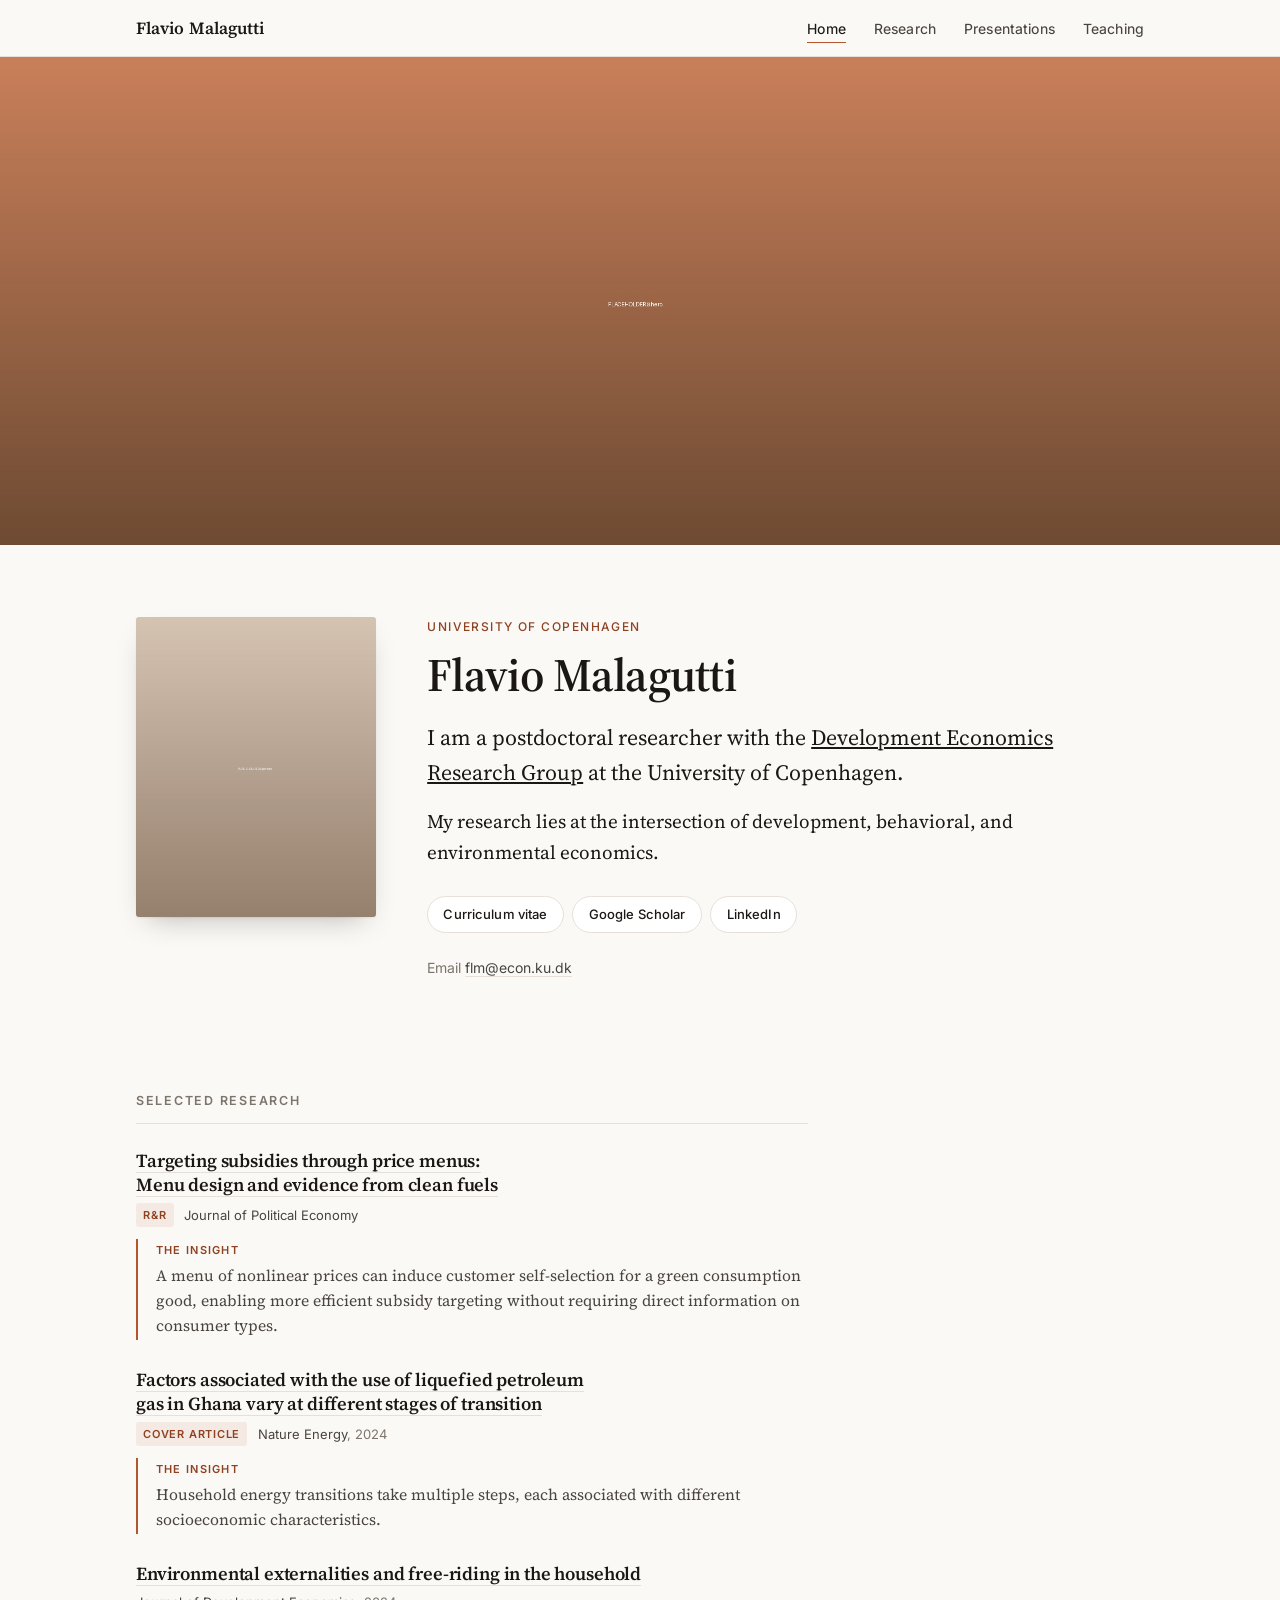
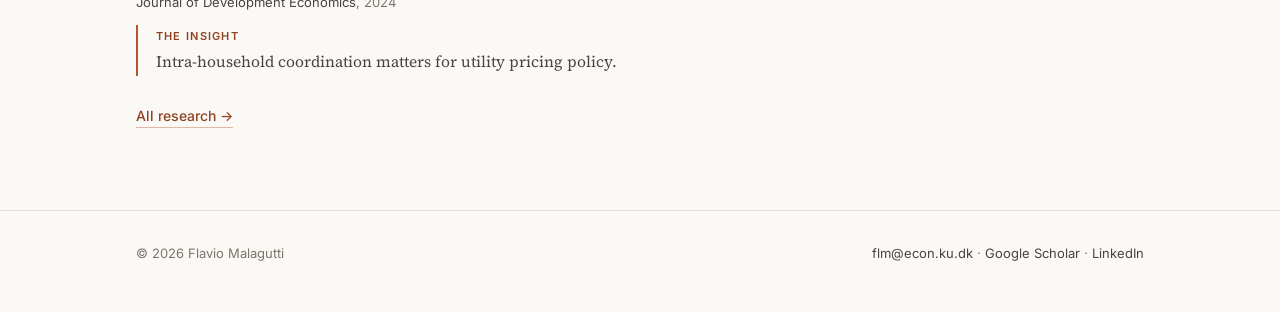
==== index.html @ 30dc8ab6 "Cut invented bio copy, keeping only Flavio's own wording" ====
<!doctype html>
<html lang="en">
<head>
<meta charset="utf-8">
<meta name="viewport" content="width=device-width, initial-scale=1">
<title>Flavio Malagutti</title>
<meta name="description" content="Flavio Malagutti is a postdoctoral researcher in the Development Economics Research Group at the University of Copenhagen, working at the intersection of development, behavioral, and environmental economics.">
<link rel="canonical" href="https://www.flaviomalagutti.com/">
<meta property="og:type" content="website">
<meta property="og:title" content="Flavio Malagutti">
<meta property="og:description" content="Postdoctoral researcher in development, behavioral, and environmental economics at the University of Copenhagen.">
<meta property="og:url" content="https://www.flaviomalagutti.com/">
<meta property="og:image" content="https://www.flaviomalagutti.com/assets/hero.jpg">
<meta name="twitter:card" content="summary_large_image">
<link rel="preconnect" href="https://fonts.googleapis.com">
<link rel="preconnect" href="https://fonts.gstatic.com" crossorigin>
<link href="https://fonts.googleapis.com/css2?family=Inter:wght@400;500;600&family=Source+Serif+4:ital,opsz,wght@0,8..60,400;0,8..60,600;1,8..60,400&display=swap" rel="stylesheet">
<link rel="stylesheet" href="assets/site.css">
</head>
<body>
<a class="skip" href="#main">Skip to content</a>

<header class="site-head">
  <div class="site-head__inner">
    <a class="brand" href="/">Flavio Malagutti</a>
    <nav class="nav" aria-label="Primary">
      <a href="/" aria-current="page">Home</a>
      <a href="/research.html">Research</a>
      <a href="/presentations.html">Presentations</a>
      <a href="/teaching.html">Teaching</a>
    </nav>
  </div>
</header>

<div class="hero">
  <div class="hero__media">
    <img src="assets/hero.jpg" alt="A busy roadside market street with cattle, shops, and a parked car in central Ghana." width="2400" height="914" fetchpriority="high">
  </div>
</div>

<main id="main">

  <section class="intro">
    <div class="wrap intro__grid">
      <img class="portrait" src="assets/portrait.jpg" alt="Portrait of Flavio Malagutti." width="533" height="658">
      <div>
        <p class="eyebrow">University of Copenhagen</p>
        <h1>Flavio Malagutti</h1>
        <p class="lede">I am a postdoctoral researcher with the <a href="https://www.econ.ku.dk/derg/about-derg/">Development Economics Research Group</a> at the University of Copenhagen.</p>
        <p>My research lies at the intersection of development, behavioral, and environmental economics.</p>

        <ul class="linkrow">
          <li><a href="assets/Malagutti_CV.pdf">Curriculum vitae</a></li>
          <li><a href="https://scholar.google.com/citations?user=5OOvC4cAAAAJ&hl=en">Google Scholar</a></li>
          <li><a href="https://www.linkedin.com/in/fmalagutti">LinkedIn</a></li>
        </ul>

        <p class="contact">Email <a href="mailto:flm@econ.ku.dk">flm@econ.ku.dk</a></p>
      </div>
    </div>
  </section>

  <section class="section wrap">
    <div class="col">
      <h2>Selected research</h2>
      <div class="selected">

        <article class="entry">
          <h3 class="entry__title"><a href="https://www.dropbox.com/scl/fi/wpsyr2kpyf7yoe9mqafoe/Techiman_Screening.pdf?rlkey=atdud24y9zed09we21a8zvb75&amp;dl=0">Targeting subsidies through price menus: Menu design and evidence from clean fuels</a></h3>
          <p class="entry__meta"><span class="tag">R&amp;R</span> <em>Journal of Political Economy</em></p>
          <div class="insight">
            <span class="insight__label">The insight</span>
            <p class="insight__text">A menu of nonlinear prices can induce customer self-selection for a green consumption good, enabling more efficient subsidy targeting without requiring direct information on consumer types.</p>
          </div>
        </article>

        <article class="entry">
          <h3 class="entry__title"><a href="https://www.nature.com/articles/s41560-024-01462-5">Factors associated with the use of liquefied petroleum gas in Ghana vary at different stages of transition</a></h3>
          <p class="entry__meta"><span class="tag">Cover article</span> <em>Nature Energy</em>, 2024</p>
          <div class="insight">
            <span class="insight__label">The insight</span>
            <p class="insight__text">Household energy transitions take multiple steps, each associated with different socioeconomic characteristics.</p>
          </div>
        </article>

        <article class="entry">
          <h3 class="entry__title"><a href="https://www.sciencedirect.com/science/article/pii/S0304387824000439">Environmental externalities and free-riding in the household</a></h3>
          <p class="entry__meta"><em>Journal of Development Economics</em>, 2024</p>
          <div class="insight">
            <span class="insight__label">The insight</span>
            <p class="insight__text">Intra-household coordination matters for utility pricing policy.</p>
          </div>
        </article>

      </div>
      <a class="more-link" href="/research.html">All research &rarr;</a>
    </div>
  </section>

</main>

<footer class="site-foot">
  <div class="site-foot__inner">
    <span>&copy; 2026 Flavio Malagutti</span>
    <span><a href="mailto:flm@econ.ku.dk">flm@econ.ku.dk</a> &middot; <a href="https://scholar.google.com/citations?user=5OOvC4cAAAAJ&amp;hl=en">Google Scholar</a> &middot; <a href="https://www.linkedin.com/in/fmalagutti">LinkedIn</a></span>
  </div>
</footer>

</body>
</html>
---- assets/site.css ----
/* ============================================================
   flaviomalagutti.com — site styles
   Single stylesheet, no build step.
   ============================================================ */

/* ---- Tokens ------------------------------------------------ */
:root {
  --paper:      #FBF9F6;
  --surface:    #FFFFFF;
  --ink:        #1A1714;
  --ink-2:      #4A443E;
  --ink-3:      #7C756C;
  --rule:       #E6E0D8;
  --rule-soft:  #F0EBE4;
  --accent:     #B4552D;
  --accent-ink: #8E4222;
  --accent-bg:  #F5EAE3;

  --serif: "Source Serif 4", "Iowan Old Style", Georgia, "Times New Roman", serif;
  --sans:  "Inter", -apple-system, BlinkMacSystemFont, "Segoe UI", Helvetica, Arial, sans-serif;

  --measure: 42rem;   /* reading column */
  --wide:    68rem;   /* page frame     */
  --pad:     clamp(1.25rem, 5vw, 2.5rem);
}

@media (prefers-color-scheme: dark) {
  :root {
    --paper:      #141210;
    --surface:    #1C1917;
    --ink:        #EDE8E2;
    --ink-2:      #BDB5AB;
    --ink-3:      #8C8479;
    --rule:       #302B26;
    --rule-soft:  #241F1B;
    --accent:     #E08A5E;
    --accent-ink: #EFA57C;
    --accent-bg:  #271D17;
  }
}

/* ---- Reset ------------------------------------------------- */
*, *::before, *::after { box-sizing: border-box; }
html { -webkit-text-size-adjust: 100%; scroll-behavior: smooth; }
body {
  margin: 0;
  background: var(--paper);
  color: var(--ink);
  font-family: var(--serif);
  font-size: clamp(1.0625rem, 0.35vw + 1rem, 1.1875rem);
  line-height: 1.65;
  font-synthesis-weight: none;
  -webkit-font-smoothing: antialiased;
}
img { max-width: 100%; display: block; }
a { color: inherit; }

/* ---- Layout ------------------------------------------------ */
.wrap  { max-width: var(--wide);    margin-inline: auto; padding-inline: var(--pad); }
.col   { max-width: var(--measure); }
main   { padding-bottom: 5rem; }

/* ---- Skip link --------------------------------------------- */
.skip {
  position: absolute; left: -9999px;
  background: var(--accent); color: #fff;
  padding: .6rem 1rem; border-radius: 0 0 .4rem 0; z-index: 100;
  font-family: var(--sans); font-size: .9rem;
}
.skip:focus { left: 0; top: 0; }

/* ---- Header / nav ------------------------------------------ */
.site-head {
  position: sticky; top: 0; z-index: 50;
  background: color-mix(in srgb, var(--paper) 88%, transparent);
  backdrop-filter: saturate(1.4) blur(10px);
  border-bottom: 1px solid var(--rule);
}
.site-head__inner {
  max-width: var(--wide); margin-inline: auto; padding: .85rem var(--pad);
  display: flex; align-items: baseline; gap: 1.5rem;
  flex-wrap: wrap;
}
.brand {
  font-family: var(--serif); font-weight: 600; font-size: 1.0625rem;
  letter-spacing: .005em; text-decoration: none; color: var(--ink);
  margin-right: auto; white-space: nowrap;
}
.brand:hover { color: var(--accent); }

.nav { display: flex; gap: clamp(.9rem, 2.5vw, 1.75rem); flex-wrap: wrap; }
.nav a {
  font-family: var(--sans); font-size: .875rem; font-weight: 450;
  letter-spacing: .01em; color: var(--ink-2); text-decoration: none;
  padding-bottom: 2px; border-bottom: 1.5px solid transparent;
}
.nav a:hover { color: var(--ink); border-bottom-color: var(--rule); }
.nav a[aria-current="page"] { color: var(--ink); border-bottom-color: var(--accent); }

/* ---- Hero -------------------------------------------------- */
.hero { position: relative; background: var(--rule-soft); }
.hero__media {
  position: relative;
  width: 100%;
  aspect-ratio: 21 / 8;
  min-height: 260px;
  max-height: 62vh;
  overflow: hidden;
  /* Fallback wash while the photo loads (or if it is missing) */
  background:
    linear-gradient(160deg, #C9805A 0%, #A65B37 45%, #6E4B33 100%);
}
.hero__media img { width: 100%; height: 100%; object-fit: cover; }
@media (max-width: 640px) { .hero__media { aspect-ratio: 4 / 3; } }

/* ---- Intro block ------------------------------------------- */
.intro { padding: clamp(2.5rem, 6vw, 4.5rem) 0 clamp(2rem, 5vw, 3.5rem); }
.intro__grid {
  display: grid; gap: clamp(1.75rem, 4vw, 3.25rem);
  grid-template-columns: minmax(0, 15rem) minmax(0, 1fr);
  align-items: start;
}
@media (max-width: 780px) {
  .intro__grid { grid-template-columns: 1fr; }
  .portrait { max-width: 13rem; }
}
.portrait {
  border-radius: 3px;
  background: var(--rule-soft);
  /* height:auto is required so aspect-ratio wins over the HTML height attribute */
  aspect-ratio: 4 / 5; object-fit: cover; width: 100%; height: auto;
  box-shadow: 0 1px 2px rgba(0,0,0,.06), 0 12px 28px -12px rgba(0,0,0,.28);
}

.eyebrow {
  font-family: var(--sans); font-size: .75rem; font-weight: 500;
  letter-spacing: .12em; text-transform: uppercase; color: var(--accent-ink);
  margin: 0 0 .85rem;
}
h1 {
  font-family: var(--serif); font-weight: 600;
  font-size: clamp(2rem, 4.5vw, 2.9rem); line-height: 1.12;
  letter-spacing: -.015em; margin: 0 0 1.1rem;
}
.lede { font-size: 1.15em; line-height: 1.6; color: var(--ink); margin: 0 0 1rem; }
.intro p { max-width: var(--measure); }
.intro p + p { margin-top: 1rem; }

/* ---- Link row ---------------------------------------------- */
.linkrow { display: flex; flex-wrap: wrap; gap: .55rem; margin: 1.75rem 0 0; padding: 0; list-style: none; }
.linkrow a {
  display: inline-block;
  font-family: var(--sans); font-size: .8125rem; font-weight: 500; letter-spacing: .01em;
  text-decoration: none; color: var(--ink);
  border: 1px solid var(--rule); border-radius: 999px;
  padding: .42rem .95rem; background: var(--surface);
  transition: border-color .15s, color .15s, background .15s;
}
.linkrow a:hover { border-color: var(--accent); color: var(--accent-ink); background: var(--accent-bg); }

.contact {
  font-family: var(--sans); font-size: .875rem; color: var(--ink-3);
  margin: 1.4rem 0 0;
}
.contact a { color: var(--ink-2); text-decoration-color: var(--rule); text-underline-offset: 3px; }
.contact a:hover { color: var(--accent-ink); }

/* ---- Section headings -------------------------------------- */
.section { padding-top: clamp(2.25rem, 5vw, 3.5rem); }
.section + .section { padding-top: clamp(2.75rem, 6vw, 4.25rem); }
h2 {
  font-family: var(--sans); font-size: .78rem; font-weight: 600;
  letter-spacing: .14em; text-transform: uppercase; color: var(--ink-3);
  margin: 0 0 1.6rem; padding-bottom: .7rem;
  border-bottom: 1px solid var(--rule);
}
.page-title {
  font-family: var(--serif); font-weight: 600;
  font-size: clamp(1.9rem, 4vw, 2.5rem); line-height: 1.15; letter-spacing: -.015em;
  margin: clamp(2.5rem, 6vw, 4rem) 0 .5rem;
}
.page-intro { color: var(--ink-2); max-width: var(--measure); margin: 0 0 .5rem; }

/* ---- Entry (paper / talk / course) -------------------------- */
.entries { display: grid; gap: clamp(2rem, 4vw, 2.75rem); }
.entry { max-width: var(--measure); }
.entry__title {
  font-family: var(--serif); font-weight: 600;
  font-size: 1.28rem; line-height: 1.3; letter-spacing: -.008em;
  margin: 0 0 .4rem; text-wrap: balance;
}
.entry__title a { text-decoration: none; background-image: linear-gradient(var(--rule), var(--rule)); background-size: 100% 1px; background-repeat: no-repeat; background-position: 0 100%; }
.entry__title a:hover { color: var(--accent-ink); background-image: linear-gradient(var(--accent), var(--accent)); }
.entry__authors {
  font-family: var(--sans); font-size: .875rem; line-height: 1.5;
  color: var(--ink-2); margin: 0 0 .35rem;
}
.entry__meta {
  font-family: var(--sans); font-size: .8125rem; color: var(--ink-3);
  margin: 0 0 .75rem;
}
.entry__meta em { font-style: normal; color: var(--ink-2); }

.tag {
  display: inline-block; font-family: var(--sans);
  font-size: .6875rem; font-weight: 600; letter-spacing: .07em; text-transform: uppercase;
  color: var(--accent-ink); background: var(--accent-bg);
  border-radius: 3px; padding: .18rem .45rem; margin-right: .4rem;
  vertical-align: 1px;
}
.tag--quiet { color: var(--ink-3); background: var(--rule-soft); }

.entry__links { display: flex; flex-wrap: wrap; gap: .4rem 1rem; margin: 0 0 .9rem; padding: 0; list-style: none; }
.entry__links a {
  font-family: var(--sans); font-size: .8125rem; font-weight: 500;
  color: var(--accent-ink); text-decoration: none;
  border-bottom: 1px solid color-mix(in srgb, var(--accent) 35%, transparent);
  padding-bottom: 1px;
}
.entry__links a:hover { border-bottom-color: var(--accent); }
.entry__links a::after { content: " ↗"; font-size: .75em; opacity: .55; }

/* The signature "insight" device */
.insight {
  margin: 0; padding: .1rem 0 .1rem 1.1rem;
  border-left: 2px solid var(--accent);
}
.insight__label {
  display: block; font-family: var(--sans);
  font-size: .6875rem; font-weight: 600; letter-spacing: .12em; text-transform: uppercase;
  color: var(--accent-ink); margin-bottom: .25rem;
}
.insight__text {
  font-family: var(--serif); font-size: .98rem; line-height: 1.6;
  color: var(--ink-2); margin: 0;
}

/* ---- Selected work on home --------------------------------- */
.selected { display: grid; gap: 1.75rem; }
.selected .entry__title { font-size: 1.15rem; }
.more-link {
  display: inline-block; margin-top: 1.75rem;
  font-family: var(--sans); font-size: .875rem; font-weight: 500;
  color: var(--accent-ink); text-decoration: none;
  border-bottom: 1px solid color-mix(in srgb, var(--accent) 40%, transparent);
}
.more-link:hover { border-bottom-color: var(--accent); }

/* ---- Teaching ---------------------------------------------- */
.course { max-width: var(--measure); }
.course__title { font-family: var(--serif); font-weight: 600; font-size: 1.35rem; margin: 0 0 .4rem; }
.stat {
  display: flex; align-items: baseline; gap: .6rem;
  margin: 1.5rem 0 1rem; padding: .9rem 1.1rem;
  background: var(--surface); border: 1px solid var(--rule); border-radius: 4px;
}
.stat__num { font-family: var(--serif); font-weight: 600; font-size: 1.6rem; color: var(--accent-ink); line-height: 1; }
.stat__label { font-family: var(--sans); font-size: .8125rem; color: var(--ink-3); }

.quotes { display: grid; gap: 1.25rem; margin: 0; padding: 0; }
.quote {
  margin: 0; padding: 0 0 0 1.1rem; border-left: 2px solid var(--rule);
  font-size: .98rem; line-height: 1.6; color: var(--ink-2);
}
.quote p { margin: 0; }

/* ---- Footer ------------------------------------------------ */
.site-foot {
  border-top: 1px solid var(--rule);
  padding: 2rem 0 3rem;
  font-family: var(--sans); font-size: .8125rem; color: var(--ink-3);
}
.site-foot__inner {
  max-width: var(--wide); margin-inline: auto; padding-inline: var(--pad);
  display: flex; flex-wrap: wrap; gap: .75rem 1.5rem; justify-content: space-between;
}
.site-foot a { color: var(--ink-2); text-decoration: none; }
.site-foot a:hover { color: var(--accent-ink); }

/* ---- Focus & motion ---------------------------------------- */
:focus-visible { outline: 2px solid var(--accent); outline-offset: 3px; border-radius: 2px; }
@media (prefers-reduced-motion: reduce) {
  html { scroll-behavior: auto; }
  * { transition-duration: .01ms !important; }
}
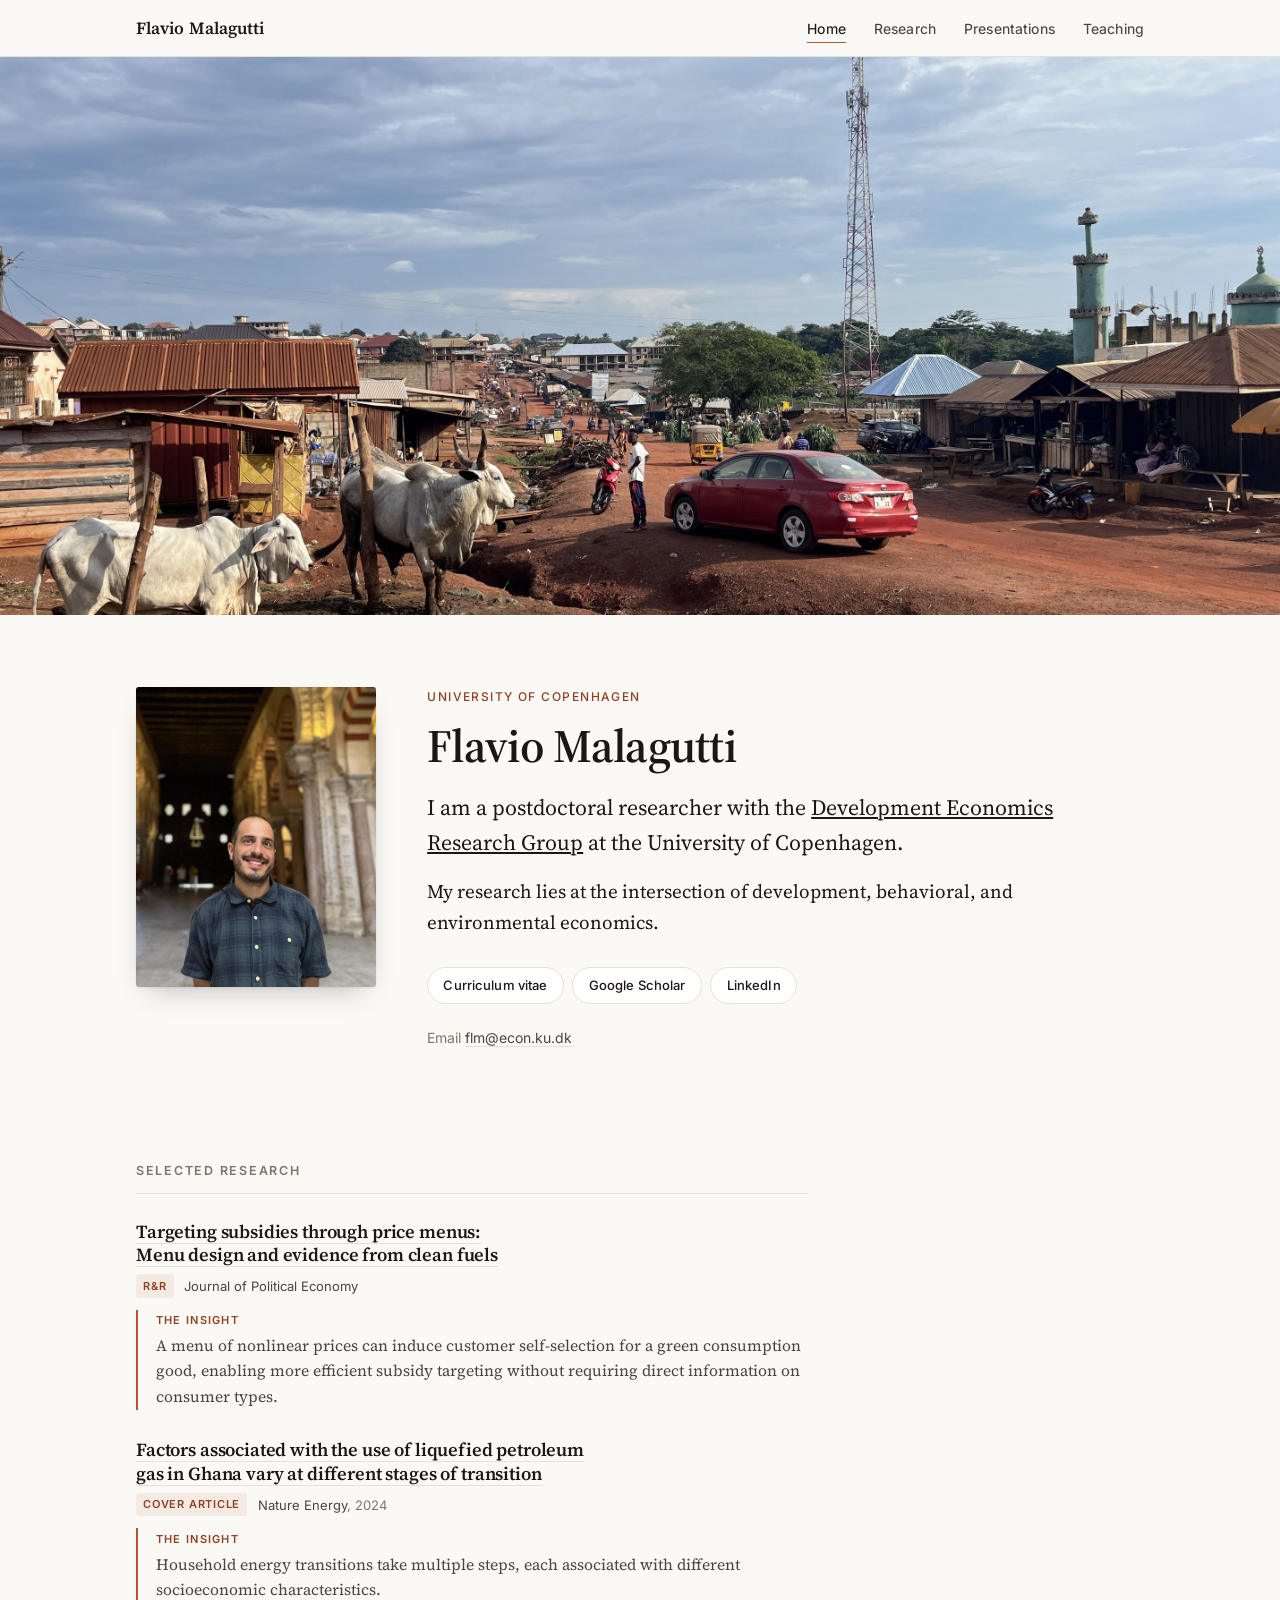
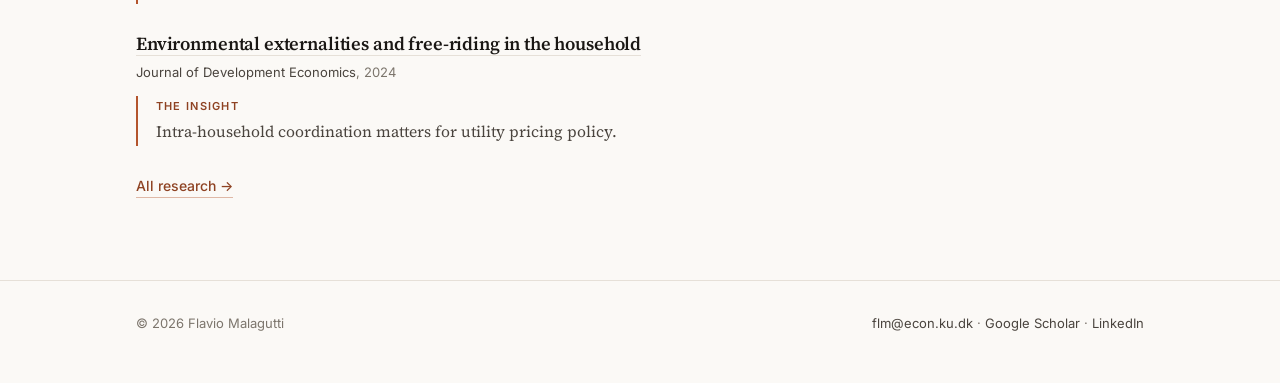
==== commit bc6c7792: "Add real hero and portrait photographs Hero cropped to 2:1 from the original 4032x3024 so the teleco" ====
--- a/index.html
+++ b/index.html
@@ -34,7 +34,7 @@
 
 <div class="hero">
   <div class="hero__media">
-    <img src="assets/hero.jpg" alt="A busy roadside market street with cattle, shops, and a parked car in central Ghana." width="2400" height="914" fetchpriority="high">
+    <img src="assets/hero.jpg" alt="A red-earth road running through a town, with cattle grazing in the foreground, roadside stalls and tin-roofed shops along both sides, a mosque and a telecommunications tower on the horizon." width="2860" height="1430" fetchpriority="high">
   </div>
 </div>
 
@@ -42,7 +42,7 @@
 
   <section class="intro">
     <div class="wrap intro__grid">
-      <img class="portrait" src="assets/portrait.jpg" alt="Portrait of Flavio Malagutti." width="533" height="658">
+      <img class="portrait" src="assets/portrait.jpg" alt="Portrait of Flavio Malagutti." width="1200" height="1500">
       <div>
         <p class="eyebrow">University of Copenhagen</p>
         <h1>Flavio Malagutti</h1>
--- a/assets/site.css
+++ b/assets/site.css
@@ -102,7 +102,7 @@
 .hero__media {
   position: relative;
   width: 100%;
-  aspect-ratio: 21 / 8;
+  aspect-ratio: 2 / 1;    /* matches the crop of hero.jpg */
   min-height: 260px;
   max-height: 62vh;
   overflow: hidden;
@@ -110,8 +110,8 @@
   background:
     linear-gradient(160deg, #C9805A 0%, #A65B37 45%, #6E4B33 100%);
 }
-.hero__media img { width: 100%; height: 100%; object-fit: cover; }
-@media (max-width: 640px) { .hero__media { aspect-ratio: 4 / 3; } }
+.hero__media img { width: 100%; height: 100%; object-fit: cover; object-position: 42% center; }
+@media (max-width: 640px) { .hero__media { aspect-ratio: 5 / 3; } }
 
 /* ---- Intro block ------------------------------------------- */
 .intro { padding: clamp(2.5rem, 6vw, 4.5rem) 0 clamp(2rem, 5vw, 3.5rem); }
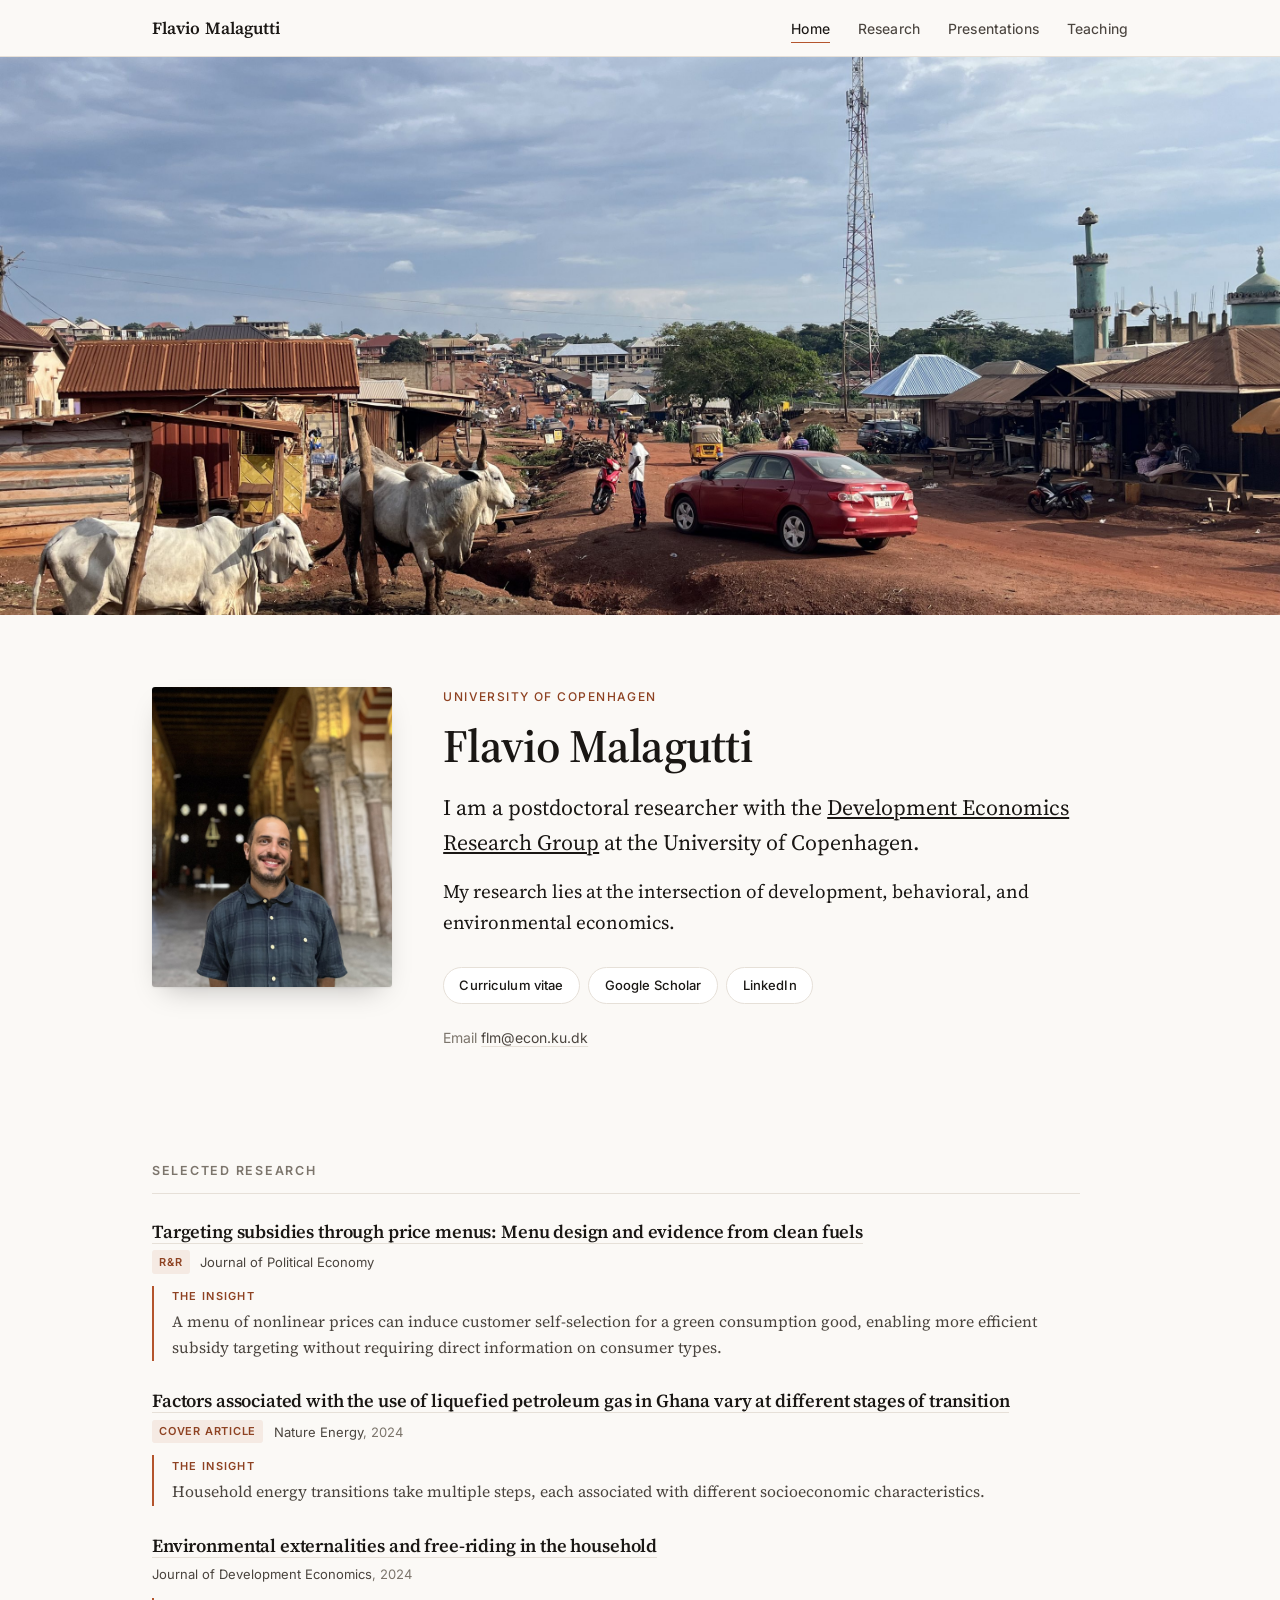
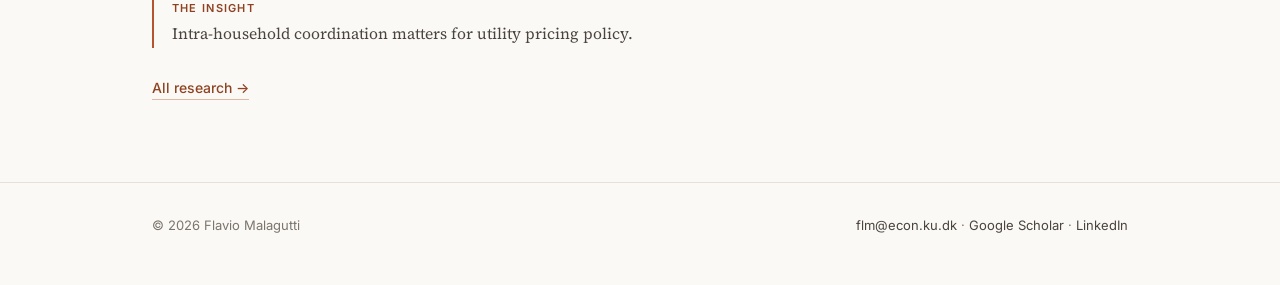
==== commit bce2af30: "Open offsite links in a new tab and widen the reading column External links and the two PDFs now car" ====
--- a/index.html
+++ b/index.html
@@ -46,13 +46,13 @@
       <div>
         <p class="eyebrow">University of Copenhagen</p>
         <h1>Flavio Malagutti</h1>
-        <p class="lede">I am a postdoctoral researcher with the <a href="https://www.econ.ku.dk/derg/about-derg/">Development Economics Research Group</a> at the University of Copenhagen.</p>
+        <p class="lede">I am a postdoctoral researcher with the <a href="https://www.econ.ku.dk/derg/about-derg/" target="_blank" rel="noopener">Development Economics Research Group</a> at the University of Copenhagen.</p>
         <p>My research lies at the intersection of development, behavioral, and environmental economics.</p>
 
         <ul class="linkrow">
-          <li><a href="assets/Malagutti_CV.pdf">Curriculum vitae</a></li>
-          <li><a href="https://scholar.google.com/citations?user=5OOvC4cAAAAJ&hl=en">Google Scholar</a></li>
-          <li><a href="https://www.linkedin.com/in/fmalagutti">LinkedIn</a></li>
+          <li><a href="assets/Malagutti_CV.pdf" target="_blank" rel="noopener">Curriculum vitae</a></li>
+          <li><a href="https://scholar.google.com/citations?user=5OOvC4cAAAAJ&hl=en" target="_blank" rel="noopener">Google Scholar</a></li>
+          <li><a href="https://www.linkedin.com/in/fmalagutti" target="_blank" rel="noopener">LinkedIn</a></li>
         </ul>
 
         <p class="contact">Email <a href="mailto:flm@econ.ku.dk">flm@econ.ku.dk</a></p>
@@ -66,7 +66,7 @@
       <div class="selected">
 
         <article class="entry">
-          <h3 class="entry__title"><a href="https://www.dropbox.com/scl/fi/wpsyr2kpyf7yoe9mqafoe/Techiman_Screening.pdf?rlkey=atdud24y9zed09we21a8zvb75&amp;dl=0">Targeting subsidies through price menus: Menu design and evidence from clean fuels</a></h3>
+          <h3 class="entry__title"><a href="assets/Techiman_Screening.pdf" target="_blank" rel="noopener">Targeting subsidies through price menus: Menu design and evidence from clean fuels</a></h3>
           <p class="entry__meta"><span class="tag">R&amp;R</span> <em>Journal of Political Economy</em></p>
           <div class="insight">
             <span class="insight__label">The insight</span>
@@ -75,7 +75,7 @@
         </article>
 
         <article class="entry">
-          <h3 class="entry__title"><a href="https://www.nature.com/articles/s41560-024-01462-5">Factors associated with the use of liquefied petroleum gas in Ghana vary at different stages of transition</a></h3>
+          <h3 class="entry__title"><a href="https://www.nature.com/articles/s41560-024-01462-5" target="_blank" rel="noopener">Factors associated with the use of liquefied petroleum gas in Ghana vary at different stages of transition</a></h3>
           <p class="entry__meta"><span class="tag">Cover article</span> <em>Nature Energy</em>, 2024</p>
           <div class="insight">
             <span class="insight__label">The insight</span>
@@ -84,7 +84,7 @@
         </article>
 
         <article class="entry">
-          <h3 class="entry__title"><a href="https://www.sciencedirect.com/science/article/pii/S0304387824000439">Environmental externalities and free-riding in the household</a></h3>
+          <h3 class="entry__title"><a href="https://www.sciencedirect.com/science/article/pii/S0304387824000439" target="_blank" rel="noopener">Environmental externalities and free-riding in the household</a></h3>
           <p class="entry__meta"><em>Journal of Development Economics</em>, 2024</p>
           <div class="insight">
             <span class="insight__label">The insight</span>
@@ -102,7 +102,7 @@
 <footer class="site-foot">
   <div class="site-foot__inner">
     <span>&copy; 2026 Flavio Malagutti</span>
-    <span><a href="mailto:flm@econ.ku.dk">flm@econ.ku.dk</a> &middot; <a href="https://scholar.google.com/citations?user=5OOvC4cAAAAJ&amp;hl=en">Google Scholar</a> &middot; <a href="https://www.linkedin.com/in/fmalagutti">LinkedIn</a></span>
+    <span><a href="mailto:flm@econ.ku.dk">flm@econ.ku.dk</a> &middot; <a href="https://scholar.google.com/citations?user=5OOvC4cAAAAJ&amp;hl=en" target="_blank" rel="noopener">Google Scholar</a> &middot; <a href="https://www.linkedin.com/in/fmalagutti" target="_blank" rel="noopener">LinkedIn</a></span>
   </div>
 </footer>
 
--- a/assets/site.css
+++ b/assets/site.css
@@ -19,8 +19,8 @@
   --serif: "Source Serif 4", "Iowan Old Style", Georgia, "Times New Roman", serif;
   --sans:  "Inter", -apple-system, BlinkMacSystemFont, "Segoe UI", Helvetica, Arial, sans-serif;
 
-  --measure: 42rem;   /* reading column */
-  --wide:    68rem;   /* page frame     */
+  --measure: 58rem;   /* reading column */
+  --wide:    66rem;   /* page frame     */
   --pad:     clamp(1.25rem, 5vw, 2.5rem);
 }
 
@@ -218,7 +218,8 @@
   padding-bottom: 1px;
 }
 .entry__links a:hover { border-bottom-color: var(--accent); }
-.entry__links a::after { content: " ↗"; font-size: .75em; opacity: .55; }
+/* only flag links that actually leave the site */
+.entry__links a[href^="http"]::after { content: " ↗"; font-size: .75em; opacity: .55; }
 
 /* The signature "insight" device */
 .insight {
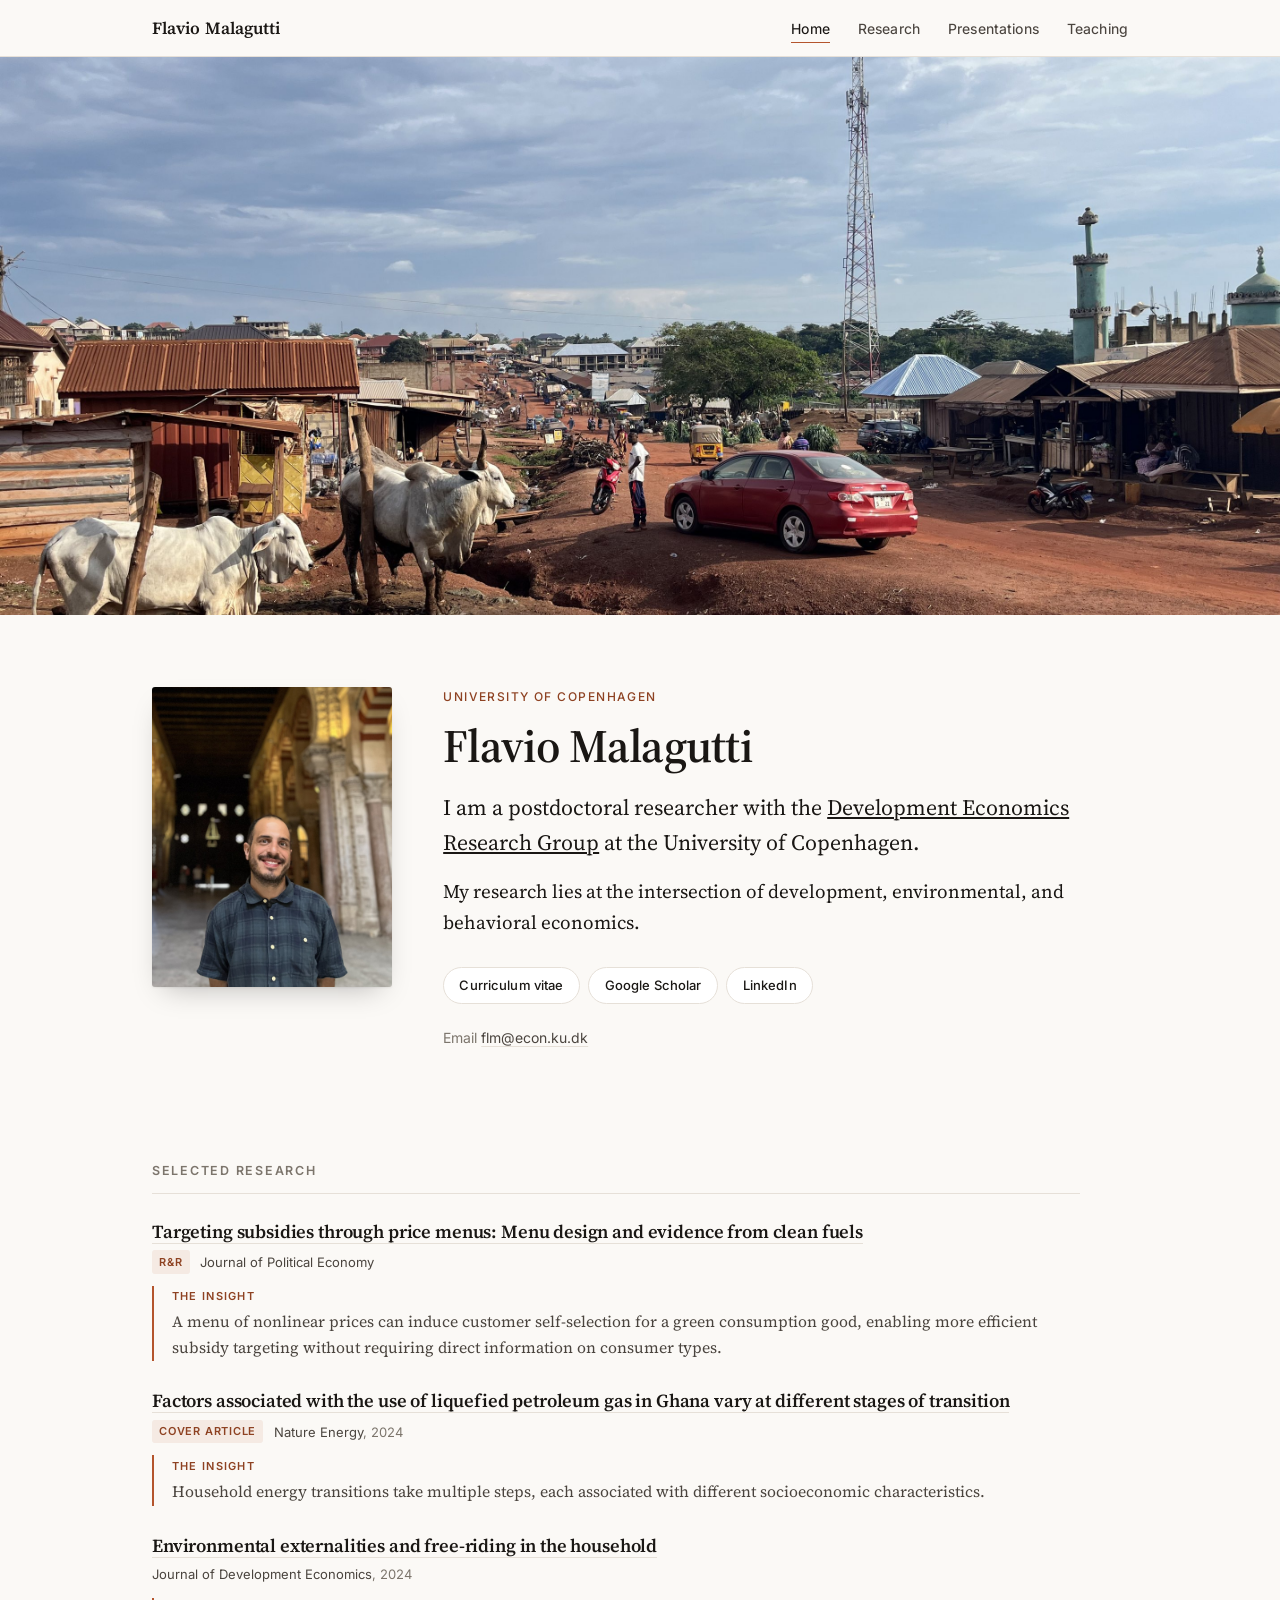
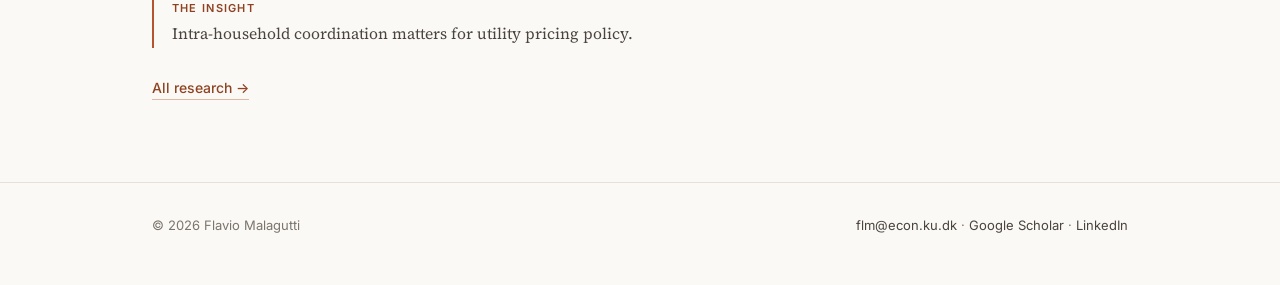
==== commit de515cb6: "Reorder research fields: development, environmental, behavioral Co-Authored-By: Claude Opus 5 <norep" ====
--- a/index.html
+++ b/index.html
@@ -4,11 +4,11 @@
 <meta charset="utf-8">
 <meta name="viewport" content="width=device-width, initial-scale=1">
 <title>Flavio Malagutti</title>
-<meta name="description" content="Flavio Malagutti is a postdoctoral researcher in the Development Economics Research Group at the University of Copenhagen, working at the intersection of development, behavioral, and environmental economics.">
+<meta name="description" content="Flavio Malagutti is a postdoctoral researcher in the Development Economics Research Group at the University of Copenhagen, working at the intersection of development, environmental, and behavioral economics.">
 <link rel="canonical" href="https://www.flaviomalagutti.com/">
 <meta property="og:type" content="website">
 <meta property="og:title" content="Flavio Malagutti">
-<meta property="og:description" content="Postdoctoral researcher in development, behavioral, and environmental economics at the University of Copenhagen.">
+<meta property="og:description" content="Postdoctoral researcher in development, environmental, and behavioral economics at the University of Copenhagen.">
 <meta property="og:url" content="https://www.flaviomalagutti.com/">
 <meta property="og:image" content="https://www.flaviomalagutti.com/assets/hero.jpg">
 <meta name="twitter:card" content="summary_large_image">
@@ -47,7 +47,7 @@
         <p class="eyebrow">University of Copenhagen</p>
         <h1>Flavio Malagutti</h1>
         <p class="lede">I am a postdoctoral researcher with the <a href="https://www.econ.ku.dk/derg/about-derg/" target="_blank" rel="noopener">Development Economics Research Group</a> at the University of Copenhagen.</p>
-        <p>My research lies at the intersection of development, behavioral, and environmental economics.</p>
+        <p>My research lies at the intersection of development, environmental, and behavioral economics.</p>
 
         <ul class="linkrow">
           <li><a href="assets/Malagutti_CV.pdf" target="_blank" rel="noopener">Curriculum vitae</a></li>
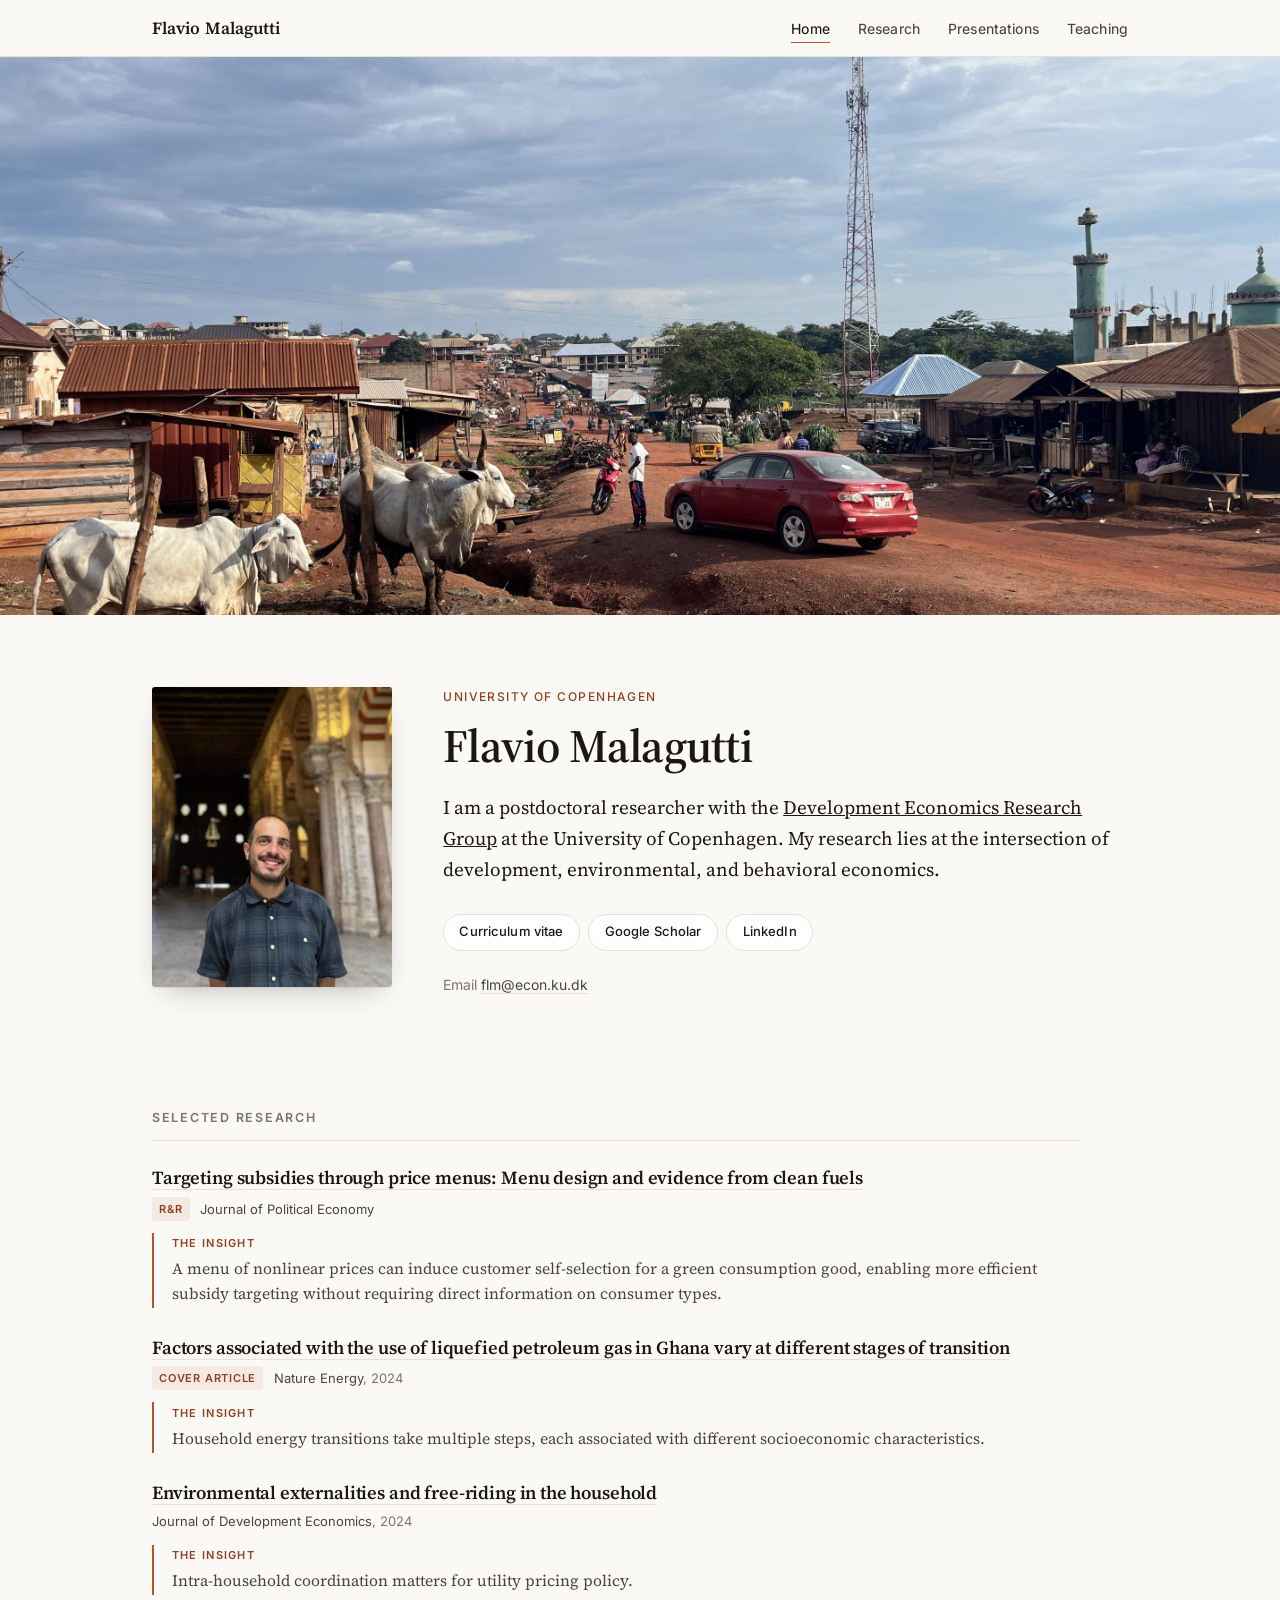
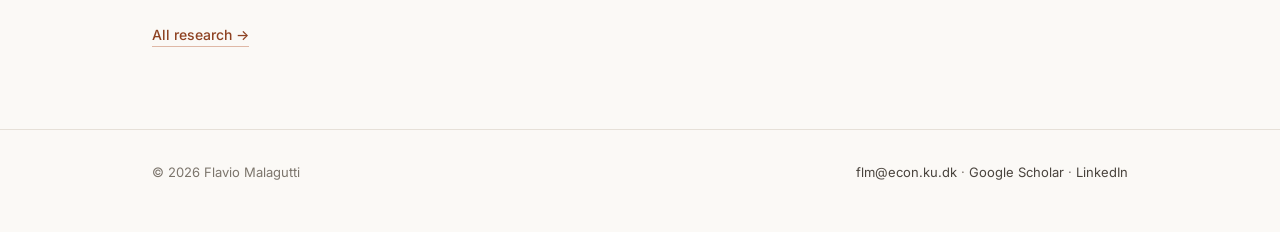
==== commit 58cacb70: "Merge the intro into a single paragraph at body size Drops the .lede size step, which read as an inc" ====
--- a/index.html
+++ b/index.html
@@ -46,8 +46,7 @@
       <div>
         <p class="eyebrow">University of Copenhagen</p>
         <h1>Flavio Malagutti</h1>
-        <p class="lede">I am a postdoctoral researcher with the <a href="https://www.econ.ku.dk/derg/about-derg/" target="_blank" rel="noopener">Development Economics Research Group</a> at the University of Copenhagen.</p>
-        <p>My research lies at the intersection of development, environmental, and behavioral economics.</p>
+        <p>I am a postdoctoral researcher with the <a href="https://www.econ.ku.dk/derg/about-derg/" target="_blank" rel="noopener">Development Economics Research Group</a> at the University of Copenhagen. My research lies at the intersection of development, environmental, and behavioral economics.</p>
 
         <ul class="linkrow">
           <li><a href="assets/Malagutti_CV.pdf" target="_blank" rel="noopener">Curriculum vitae</a></li>
--- a/assets/site.css
+++ b/assets/site.css
@@ -142,7 +142,6 @@
   font-size: clamp(2rem, 4.5vw, 2.9rem); line-height: 1.12;
   letter-spacing: -.015em; margin: 0 0 1.1rem;
 }
-.lede { font-size: 1.15em; line-height: 1.6; color: var(--ink); margin: 0 0 1rem; }
 .intro p { max-width: var(--measure); }
 .intro p + p { margin-top: 1rem; }
 
